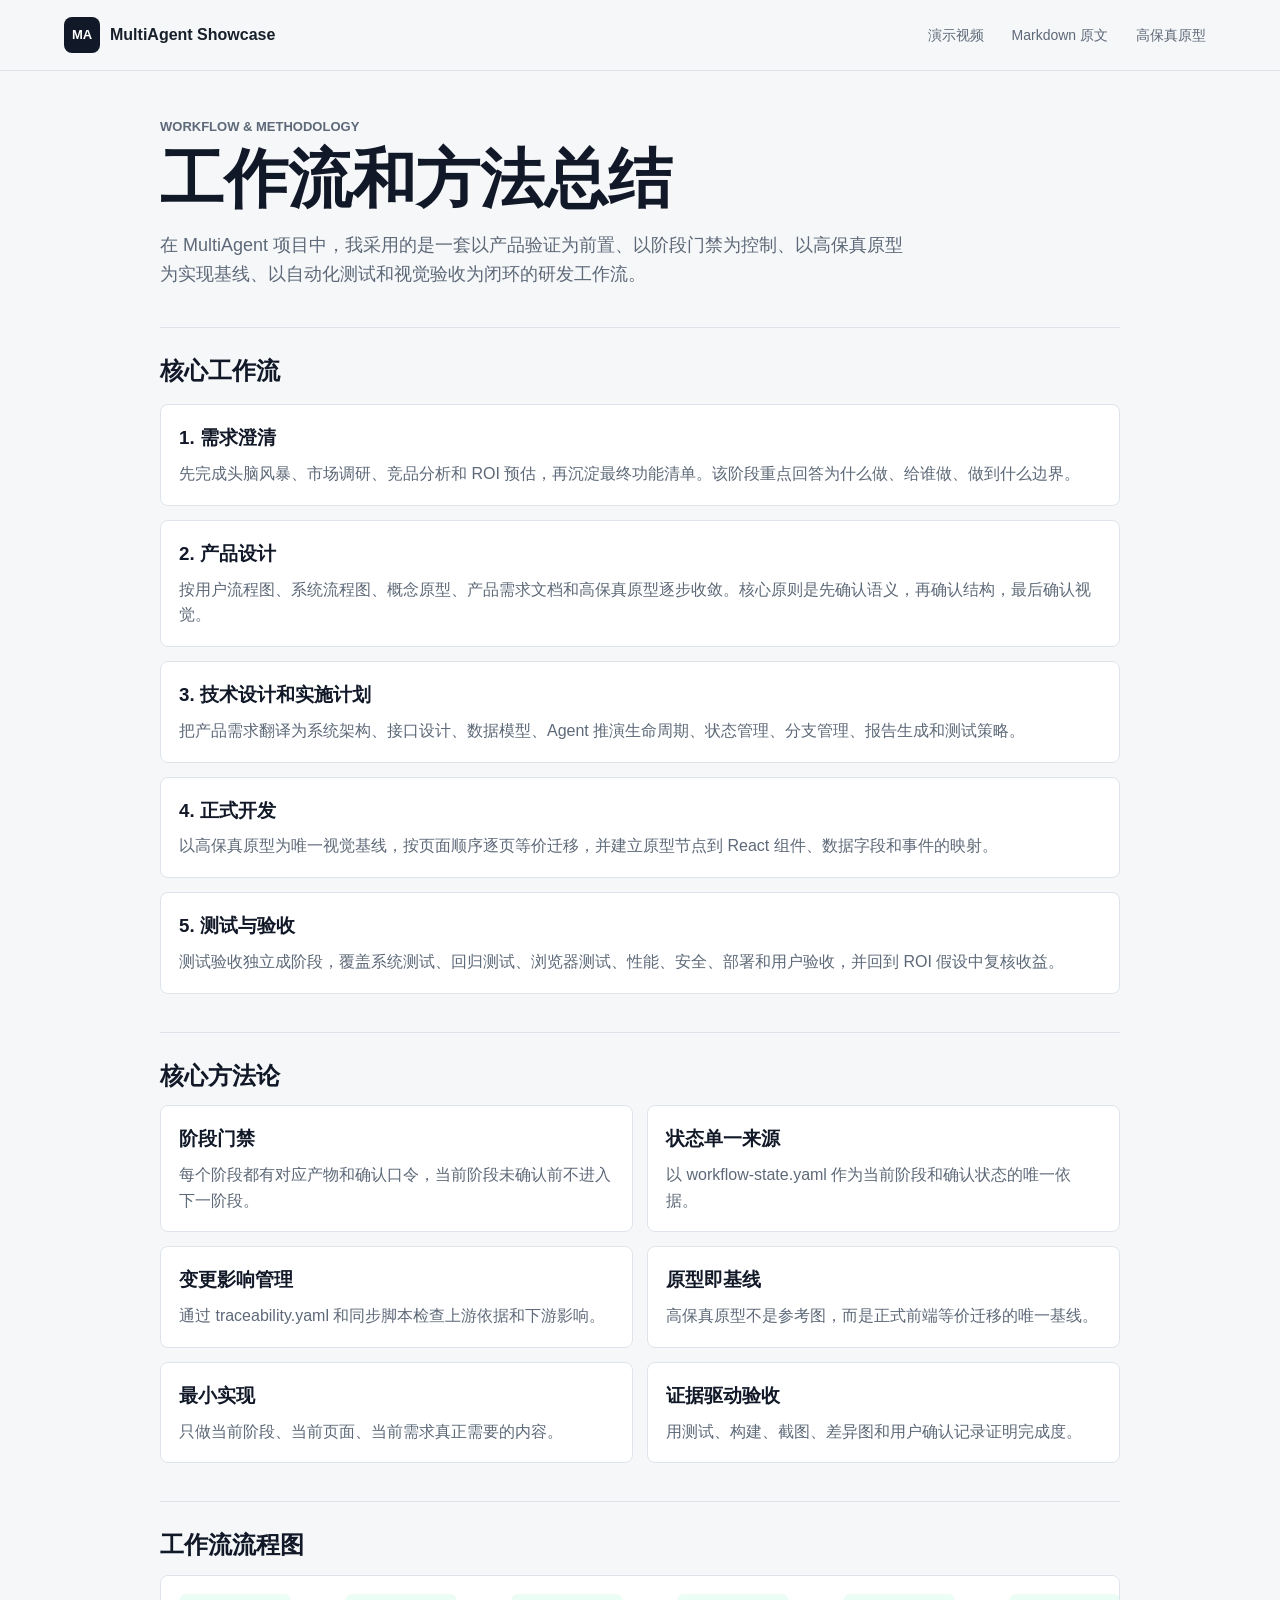
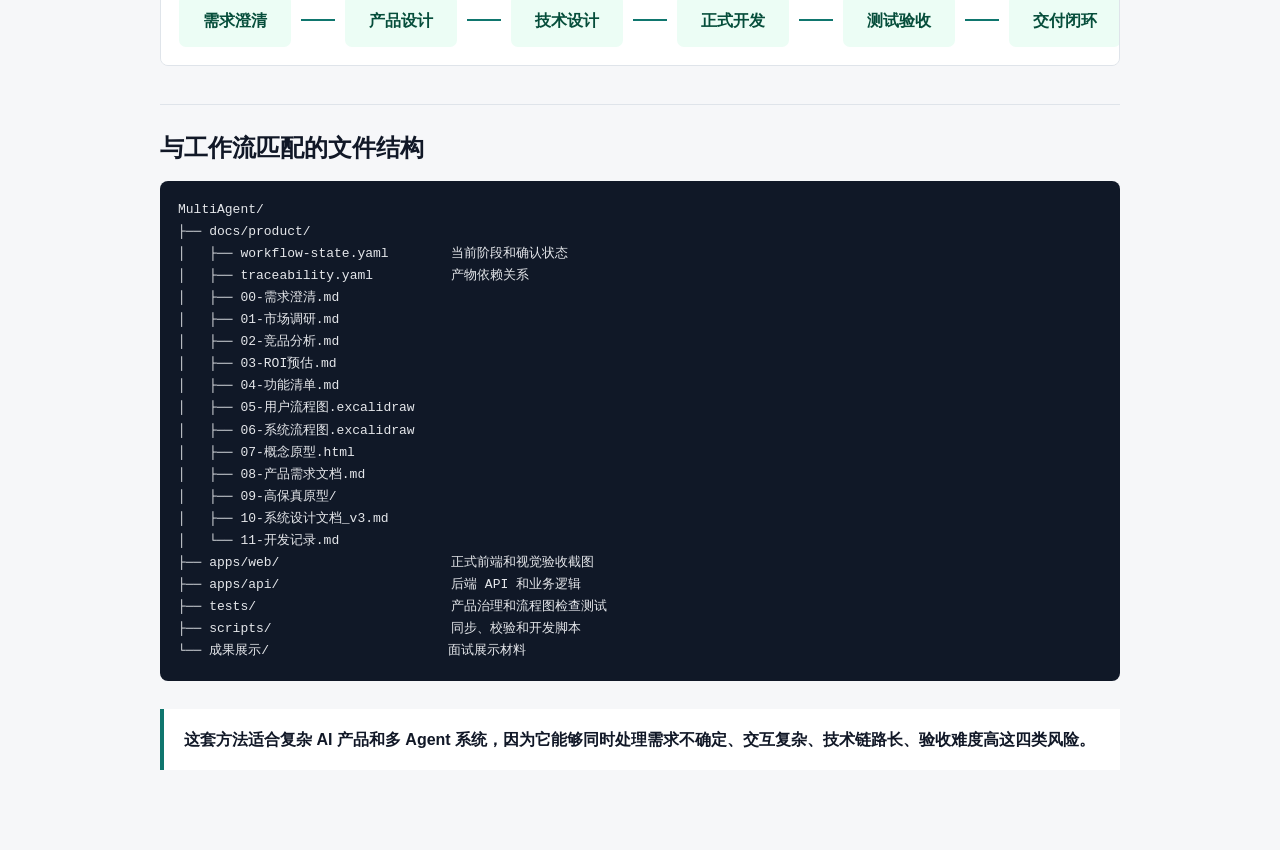
==== docs/workflow.html @ 10c0df7d "Publish MultiAgent showcase site" ====
<!doctype html>
<html lang="zh-CN">
  <head>
    <meta charset="utf-8" />
    <meta name="viewport" content="width=device-width, initial-scale=1" />
    <title>工作流和方法总结</title>
    <link rel="stylesheet" href="../assets/showcase.css" />
  </head>
  <body>
    <header class="site-header">
      <a class="brand" href="../index.html" aria-label="返回首页">
        <span class="brand-mark">MA</span>
        <span>MultiAgent Showcase</span>
      </a>
      <nav class="top-nav" aria-label="展示导航">
        <a href="../index.html#demo">演示视频</a>
        <a href="./工作流和方法总结.md">Markdown 原文</a>
        <a href="../prototype/index.html">高保真原型</a>
      </nav>
    </header>

    <main class="article-layout">
      <article class="article">
        <p class="eyebrow">Workflow & Methodology</p>
        <h1>工作流和方法总结</h1>
        <p class="lead">
          在 MultiAgent 项目中，我采用的是一套以产品验证为前置、以阶段门禁为控制、以高保真原型为实现基线、以自动化测试和视觉验收为闭环的研发工作流。
        </p>

        <h2>核心工作流</h2>
        <section class="method-block">
          <h3>1. 需求澄清</h3>
          <p>先完成头脑风暴、市场调研、竞品分析和 ROI 预估，再沉淀最终功能清单。该阶段重点回答为什么做、给谁做、做到什么边界。</p>
        </section>
        <section class="method-block">
          <h3>2. 产品设计</h3>
          <p>按用户流程图、系统流程图、概念原型、产品需求文档和高保真原型逐步收敛。核心原则是先确认语义，再确认结构，最后确认视觉。</p>
        </section>
        <section class="method-block">
          <h3>3. 技术设计和实施计划</h3>
          <p>把产品需求翻译为系统架构、接口设计、数据模型、Agent 推演生命周期、状态管理、分支管理、报告生成和测试策略。</p>
        </section>
        <section class="method-block">
          <h3>4. 正式开发</h3>
          <p>以高保真原型为唯一视觉基线，按页面顺序逐页等价迁移，并建立原型节点到 React 组件、数据字段和事件的映射。</p>
        </section>
        <section class="method-block">
          <h3>5. 测试与验收</h3>
          <p>测试验收独立成阶段，覆盖系统测试、回归测试、浏览器测试、性能、安全、部署和用户验收，并回到 ROI 假设中复核收益。</p>
        </section>

        <h2>核心方法论</h2>
        <div class="principles">
          <div>
            <h3>阶段门禁</h3>
            <p>每个阶段都有对应产物和确认口令，当前阶段未确认前不进入下一阶段。</p>
          </div>
          <div>
            <h3>状态单一来源</h3>
            <p>以 workflow-state.yaml 作为当前阶段和确认状态的唯一依据。</p>
          </div>
          <div>
            <h3>变更影响管理</h3>
            <p>通过 traceability.yaml 和同步脚本检查上游依据和下游影响。</p>
          </div>
          <div>
            <h3>原型即基线</h3>
            <p>高保真原型不是参考图，而是正式前端等价迁移的唯一基线。</p>
          </div>
          <div>
            <h3>最小实现</h3>
            <p>只做当前阶段、当前页面、当前需求真正需要的内容。</p>
          </div>
          <div>
            <h3>证据驱动验收</h3>
            <p>用测试、构建、截图、差异图和用户确认记录证明完成度。</p>
          </div>
        </div>

        <h2>工作流流程图</h2>
        <div class="flow-diagram" role="img" aria-label="MultiAgent 项目工作流流程图">
          <div>需求澄清</div>
          <span></span>
          <div>产品设计</div>
          <span></span>
          <div>技术设计</div>
          <span></span>
          <div>正式开发</div>
          <span></span>
          <div>测试验收</div>
          <span></span>
          <div>交付闭环</div>
        </div>

        <h2>与工作流匹配的文件结构</h2>
        <pre class="tree"><code>MultiAgent/
├── docs/product/
│   ├── workflow-state.yaml        当前阶段和确认状态
│   ├── traceability.yaml          产物依赖关系
│   ├── 00-需求澄清.md
│   ├── 01-市场调研.md
│   ├── 02-竞品分析.md
│   ├── 03-ROI预估.md
│   ├── 04-功能清单.md
│   ├── 05-用户流程图.excalidraw
│   ├── 06-系统流程图.excalidraw
│   ├── 07-概念原型.html
│   ├── 08-产品需求文档.md
│   ├── 09-高保真原型/
│   ├── 10-系统设计文档_v3.md
│   └── 11-开发记录.md
├── apps/web/                      正式前端和视觉验收截图
├── apps/api/                      后端 API 和业务逻辑
├── tests/                         产品治理和流程图检查测试
├── scripts/                       同步、校验和开发脚本
└── 成果展示/                       面试展示材料</code></pre>

        <blockquote>
          这套方法适合复杂 AI 产品和多 Agent 系统，因为它能够同时处理需求不确定、交互复杂、技术链路长、验收难度高这四类风险。
        </blockquote>
      </article>
    </main>
  </body>
</html>
---- assets/showcase.css ----
:root {
  color-scheme: light;
  --bg: #f6f7f9;
  --surface: #ffffff;
  --text: #17202a;
  --muted: #5d6978;
  --line: #dfe4ea;
  --accent: #0f766e;
  --accent-dark: #115e59;
  --ink: #111827;
}

* {
  box-sizing: border-box;
}

body {
  margin: 0;
  background: var(--bg);
  color: var(--text);
  font-family: -apple-system, BlinkMacSystemFont, "Segoe UI", "PingFang SC", "Hiragino Sans GB", "Microsoft YaHei", sans-serif;
  line-height: 1.6;
}

a {
  color: inherit;
  text-decoration: none;
}

.site-header {
  position: sticky;
  top: 0;
  z-index: 10;
  display: flex;
  align-items: center;
  justify-content: space-between;
  gap: 24px;
  padding: 16px clamp(20px, 5vw, 72px);
  background: rgba(246, 247, 249, 0.92);
  border-bottom: 1px solid var(--line);
  backdrop-filter: blur(14px);
}

.brand {
  display: inline-flex;
  align-items: center;
  gap: 10px;
  font-weight: 700;
}

.brand-mark {
  display: inline-grid;
  width: 36px;
  height: 36px;
  place-items: center;
  border-radius: 8px;
  background: var(--ink);
  color: #ffffff;
  font-size: 13px;
  letter-spacing: 0;
}

.top-nav {
  display: flex;
  flex-wrap: wrap;
  gap: 8px;
  color: var(--muted);
  font-size: 14px;
}

.top-nav a {
  padding: 8px 10px;
  border-radius: 6px;
}

.top-nav a:hover {
  background: #e8edf2;
  color: var(--text);
}

main {
  width: min(1180px, calc(100% - 40px));
  margin: 0 auto;
}

.hero {
  display: grid;
  grid-template-columns: minmax(0, 1.55fr) minmax(280px, 0.85fr);
  gap: 28px;
  min-height: 520px;
  align-items: center;
  padding: 56px 0 42px;
}

.hero-copy h1,
.article h1 {
  margin: 8px 0 18px;
  color: var(--ink);
  font-size: clamp(40px, 6vw, 76px);
  line-height: 1.05;
  letter-spacing: 0;
}

.lead {
  max-width: 760px;
  margin: 0;
  color: var(--muted);
  font-size: 18px;
}

.eyebrow {
  margin: 0 0 10px;
  color: var(--accent-dark);
  font-size: 13px;
  font-weight: 700;
  letter-spacing: 0;
  text-transform: uppercase;
}

.hero-actions {
  display: flex;
  flex-wrap: wrap;
  gap: 12px;
  margin-top: 28px;
}

.primary-action,
.secondary-action,
.download-link {
  display: inline-flex;
  align-items: center;
  justify-content: center;
  min-height: 44px;
  padding: 0 18px;
  border-radius: 7px;
  font-weight: 700;
}

.primary-action {
  background: var(--accent);
  color: #ffffff;
}

.secondary-action,
.download-link {
  border: 1px solid var(--line);
  background: #ffffff;
  color: var(--text);
}

.hero-panel,
.feature-card,
.content-section,
.method-block,
.principles > div {
  border: 1px solid var(--line);
  border-radius: 8px;
  background: var(--surface);
}

.hero-panel {
  padding: 24px;
}

.hero-panel dl,
.hero-panel dd {
  margin: 0;
}

.hero-panel div + div {
  margin-top: 18px;
  padding-top: 18px;
  border-top: 1px solid var(--line);
}

.hero-panel dt {
  color: var(--muted);
  font-size: 13px;
}

.hero-panel dd {
  margin-top: 6px;
  color: var(--ink);
  font-weight: 700;
}

.section-grid {
  display: grid;
  grid-template-columns: repeat(3, minmax(0, 1fr));
  gap: 16px;
  margin-bottom: 24px;
}

.feature-card {
  min-height: 210px;
  padding: 24px;
}

.feature-card:hover {
  border-color: var(--accent);
}

.card-index {
  color: var(--accent-dark);
  font-weight: 800;
}

.feature-card h2,
.section-heading h2,
.article h2 {
  margin: 10px 0 10px;
  color: var(--ink);
  letter-spacing: 0;
}

.feature-card p,
.timeline p,
.article p,
.principles p {
  margin: 0;
  color: var(--muted);
}

.content-section {
  margin: 24px 0;
  padding: 28px;
}

.section-heading {
  margin-bottom: 20px;
}

.timeline {
  display: grid;
  grid-template-columns: repeat(5, minmax(0, 1fr));
  gap: 14px;
}

.timeline article {
  padding: 14px;
  border-left: 3px solid var(--accent);
  background: #f8fafc;
}

.timeline span {
  display: inline-grid;
  width: 28px;
  height: 28px;
  place-items: center;
  border-radius: 999px;
  background: var(--accent);
  color: #ffffff;
  font-size: 13px;
  font-weight: 800;
}

.timeline h3 {
  margin: 12px 0 6px;
  color: var(--ink);
  font-size: 16px;
}

.video-shell video {
  display: block;
  width: 100%;
  max-height: 620px;
  border-radius: 8px;
  background: #111827;
}

.download-link {
  margin-top: 14px;
}

.page-links {
  display: grid;
  grid-template-columns: repeat(4, minmax(0, 1fr));
  gap: 10px;
}

.page-links a {
  padding: 14px;
  border: 1px solid var(--line);
  border-radius: 7px;
  background: #f8fafc;
  color: var(--ink);
  font-weight: 700;
}

.site-footer {
  display: flex;
  justify-content: space-between;
  gap: 16px;
  padding: 28px clamp(20px, 5vw, 72px);
  border-top: 1px solid var(--line);
  color: var(--muted);
  font-size: 14px;
}

.article-layout {
  width: min(960px, calc(100% - 40px));
}

.article {
  padding: 46px 0 80px;
}

.article h1 {
  font-size: clamp(38px, 5vw, 64px);
}

.article h2 {
  margin-top: 38px;
  padding-top: 24px;
  border-top: 1px solid var(--line);
}

.method-block {
  margin: 14px 0;
  padding: 18px;
}

.method-block h3,
.principles h3 {
  margin: 0 0 8px;
  color: var(--ink);
}

.principles {
  display: grid;
  grid-template-columns: repeat(2, minmax(0, 1fr));
  gap: 14px;
}

.principles > div {
  padding: 18px;
}

.flow-diagram {
  display: grid;
  grid-template-columns: repeat(11, auto);
  align-items: center;
  gap: 10px;
  overflow-x: auto;
  padding: 18px;
  border: 1px solid var(--line);
  border-radius: 8px;
  background: #ffffff;
}

.flow-diagram div {
  min-width: 112px;
  padding: 14px;
  border-radius: 7px;
  background: #ecfdf5;
  color: #064e3b;
  text-align: center;
  font-weight: 800;
}

.flow-diagram span {
  width: 34px;
  height: 2px;
  background: var(--accent);
}

.tree {
  overflow-x: auto;
  padding: 18px;
  border-radius: 8px;
  background: #101827;
  color: #e5e7eb;
  line-height: 1.7;
}

blockquote {
  margin: 28px 0 0;
  padding: 18px 20px;
  border-left: 4px solid var(--accent);
  background: #ffffff;
  color: var(--ink);
  font-weight: 700;
}

@media (max-width: 860px) {
  .site-header,
  .site-footer {
    align-items: flex-start;
    flex-direction: column;
  }

  .hero,
  .section-grid,
  .timeline,
  .principles,
  .page-links {
    grid-template-columns: 1fr;
  }

  .hero {
    min-height: auto;
    padding-top: 34px;
  }

  .hero-copy h1,
  .article h1 {
    font-size: 42px;
  }
}
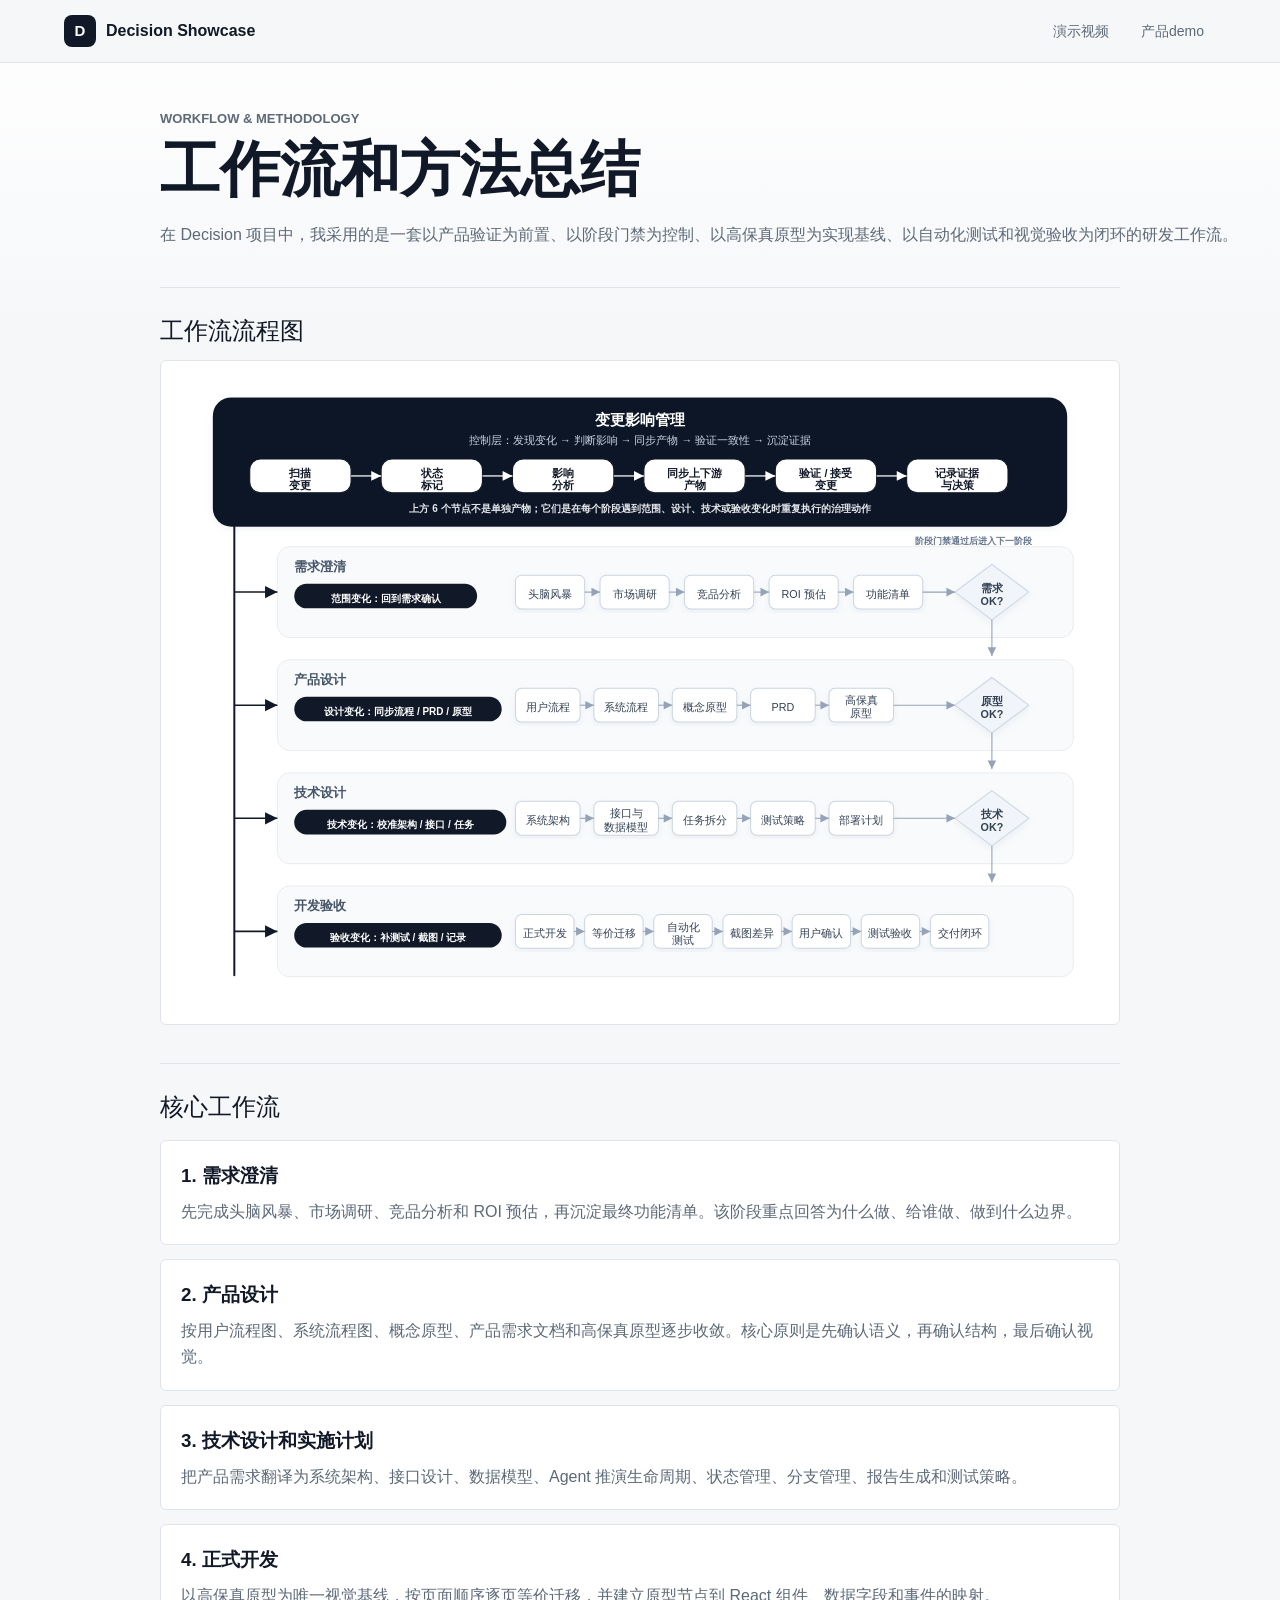
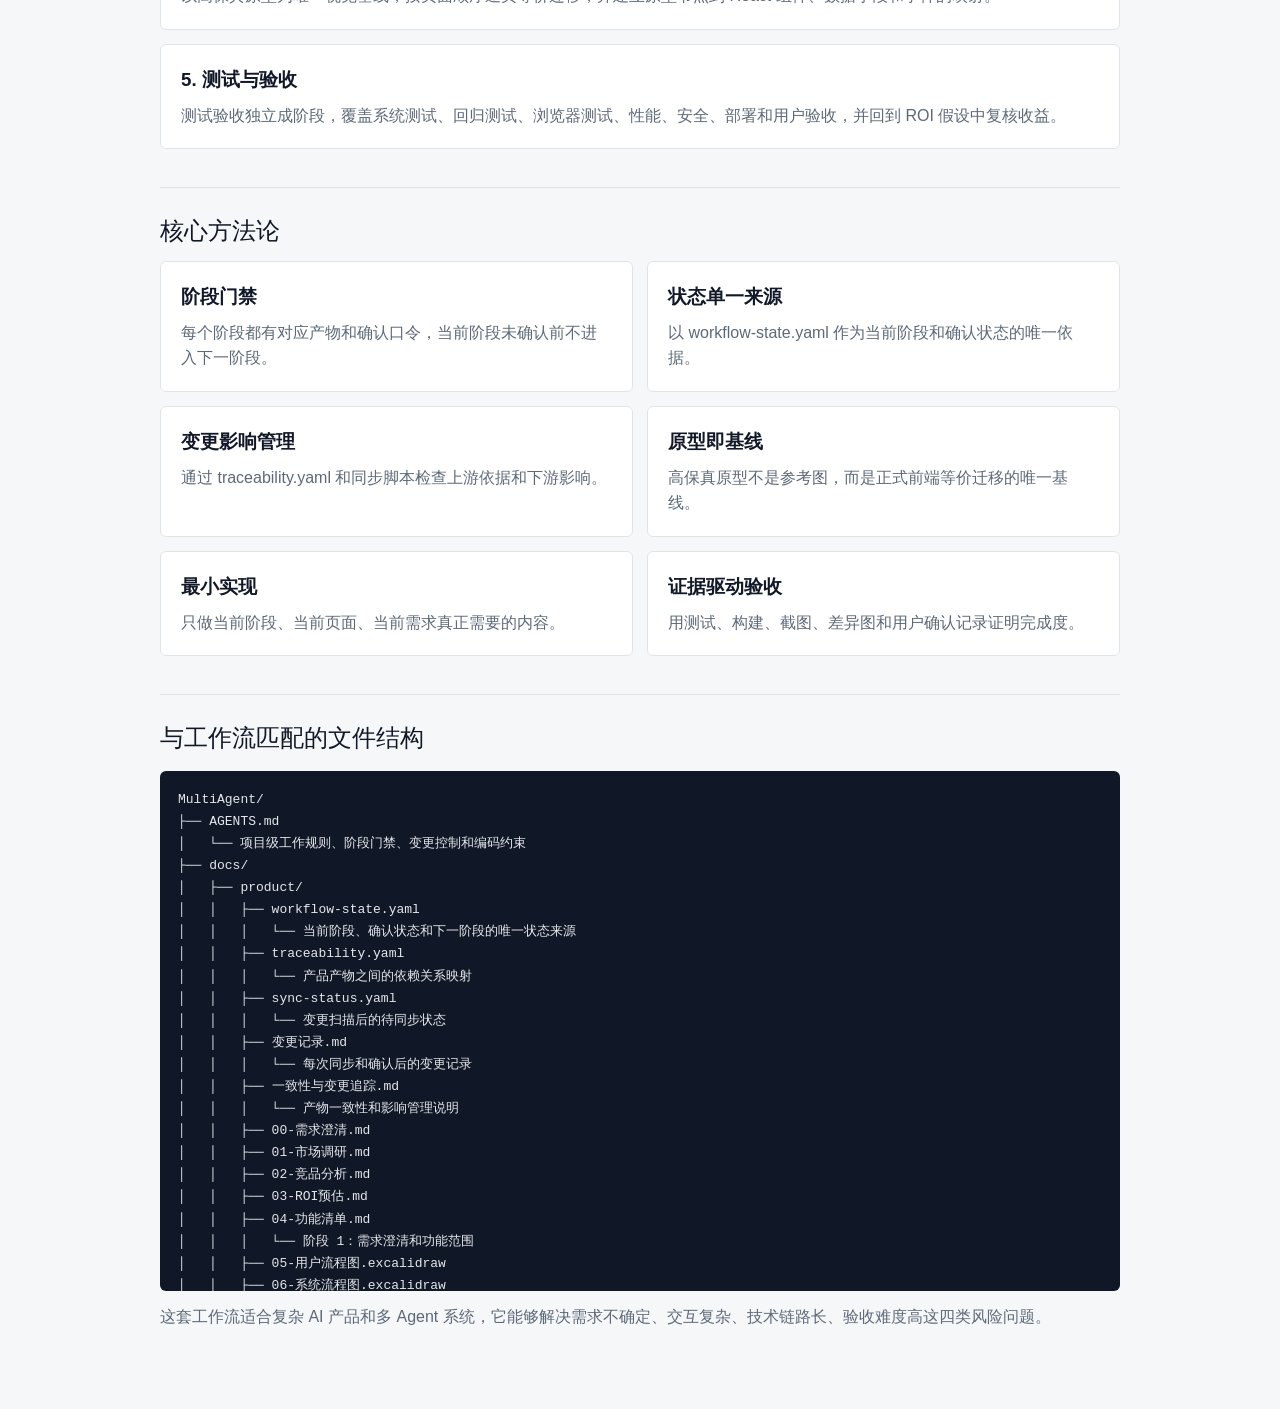
==== commit 4e2c1afe: "Update showcase workflow presentation" ====
--- a/docs/workflow.html
+++ b/docs/workflow.html
@@ -9,13 +9,12 @@
   <body>
     <header class="site-header">
       <a class="brand" href="../index.html" aria-label="返回首页">
-        <span class="brand-mark">MA</span>
-        <span>MultiAgent Showcase</span>
+        <span class="brand-mark">D</span>
+        <span>Decision Showcase</span>
       </a>
       <nav class="top-nav" aria-label="展示导航">
         <a href="../index.html#demo">演示视频</a>
-        <a href="./工作流和方法总结.md">Markdown 原文</a>
-        <a href="../prototype/index.html">高保真原型</a>
+        <a href="../prototype/index.html">产品demo</a>
       </nav>
     </header>
 
@@ -24,8 +23,13 @@
         <p class="eyebrow">Workflow & Methodology</p>
         <h1>工作流和方法总结</h1>
         <p class="lead">
-          在 MultiAgent 项目中，我采用的是一套以产品验证为前置、以阶段门禁为控制、以高保真原型为实现基线、以自动化测试和视觉验收为闭环的研发工作流。
+          在 Decision 项目中，我采用的是一套以产品验证为前置、以阶段门禁为控制、以高保真原型为实现基线、以自动化测试和视觉验收为闭环的研发工作流。
         </p>
+
+        <h2>工作流流程图</h2>
+        <button class="flowchart-open" type="button" aria-label="打开工作流流程图大图">
+          <img class="flowchart-image" src="../assets/workflow-flowchart.svg" alt="Decision 项目核心工作流流程图" />
+        </button>
 
         <h2>核心工作流</h2>
         <section class="method-block">
@@ -77,48 +81,129 @@
           </div>
         </div>
 
-        <h2>工作流流程图</h2>
-        <div class="flow-diagram" role="img" aria-label="MultiAgent 项目工作流流程图">
-          <div>需求澄清</div>
-          <span></span>
-          <div>产品设计</div>
-          <span></span>
-          <div>技术设计</div>
-          <span></span>
-          <div>正式开发</div>
-          <span></span>
-          <div>测试验收</div>
-          <span></span>
-          <div>交付闭环</div>
-        </div>
-
         <h2>与工作流匹配的文件结构</h2>
         <pre class="tree"><code>MultiAgent/
-├── docs/product/
-│   ├── workflow-state.yaml        当前阶段和确认状态
-│   ├── traceability.yaml          产物依赖关系
-│   ├── 00-需求澄清.md
-│   ├── 01-市场调研.md
-│   ├── 02-竞品分析.md
-│   ├── 03-ROI预估.md
-│   ├── 04-功能清单.md
-│   ├── 05-用户流程图.excalidraw
-│   ├── 06-系统流程图.excalidraw
-│   ├── 07-概念原型.html
-│   ├── 08-产品需求文档.md
-│   ├── 09-高保真原型/
-│   ├── 10-系统设计文档_v3.md
-│   └── 11-开发记录.md
-├── apps/web/                      正式前端和视觉验收截图
-├── apps/api/                      后端 API 和业务逻辑
-├── tests/                         产品治理和流程图检查测试
-├── scripts/                       同步、校验和开发脚本
-└── 成果展示/                       面试展示材料</code></pre>
-
-        <blockquote>
-          这套方法适合复杂 AI 产品和多 Agent 系统，因为它能够同时处理需求不确定、交互复杂、技术链路长、验收难度高这四类风险。
-        </blockquote>
+├── AGENTS.md
+│   └── 项目级工作规则、阶段门禁、变更控制和编码约束
+├── docs/
+│   ├── product/
+│   │   ├── workflow-state.yaml
+│   │   │   └── 当前阶段、确认状态和下一阶段的唯一状态来源
+│   │   ├── traceability.yaml
+│   │   │   └── 产品产物之间的依赖关系映射
+│   │   ├── sync-status.yaml
+│   │   │   └── 变更扫描后的待同步状态
+│   │   ├── 变更记录.md
+│   │   │   └── 每次同步和确认后的变更记录
+│   │   ├── 一致性与变更追踪.md
+│   │   │   └── 产物一致性和影响管理说明
+│   │   ├── 00-需求澄清.md
+│   │   ├── 01-市场调研.md
+│   │   ├── 02-竞品分析.md
+│   │   ├── 03-ROI预估.md
+│   │   ├── 04-功能清单.md
+│   │   │   └── 阶段 1：需求澄清和功能范围
+│   │   ├── 05-用户流程图.excalidraw
+│   │   ├── 06-系统流程图.excalidraw
+│   │   ├── 07-概念原型.html
+│   │   ├── 08-产品需求文档.md
+│   │   ├── 09-高保真原型/
+│   │   │   ├── login.html
+│   │   │   ├── home.html
+│   │   │   ├── config.html
+│   │   │   ├── research.html
+│   │   │   ├── workspace.html
+│   │   │   ├── report.html
+│   │   │   ├── knowledge.html
+│   │   │   ├── src/
+│   │   │   ├── verification/
+│   │   │   ├── baseline-manifest.json
+│   │   │   └── updatelog.md
+│   │   │       └── 阶段 2：从流程、PRD 到高保真原型的正式设计产物
+│   │   ├── 10-系统设计文档_v3.md
+│   │   │   └── 阶段 3：技术架构、接口、数据模型和实施计划
+│   │   └── 11-开发记录.md
+│   │       └── 阶段 4：逐页开发、映射关系、测试结果和验收记录
+│   └── superpowers/
+│       └── plans/
+│           └── 实施计划和阶段性开发计划
+├── scripts/
+│   ├── product-sync.mjs
+│   ├── product-sync-state.mjs
+│   ├── excalidraw-user-flow.mjs
+│   └── install-product-sync-watcher.sh
+│       └── 产品同步、状态扫描、流程图检查和监听器脚本
+├── tests/
+│   ├── product-sync-state.test.mjs
+│   └── excalidraw-user-flow.test.mjs
+│       └── 产品治理脚本和流程图规范的自动化测试
+├── apps/
+│   ├── web/
+│   │   ├── src/
+│   │   └── verification/
+│   │       └── 正式前端代码、页面测试、原型截图、实现截图和差异图
+│   └── api/
+│       ├── app/
+│       └── tests/
+│           └── 后端 API、状态管理、推演逻辑和后端测试
+├── data/
+│   └── 运行数据和项目数据
+├── config/
+│   └── 项目配置
+└── 成果展示/
+    ├── demo录屏.mov
+    └── 工作流和方法总结.md
+        └── 展示材料，集中呈现工作流、方法论、流程图和文件结构</code></pre>
+
+        <p class="closing-note">
+          这套工作流适合复杂 AI 产品和多 Agent 系统，它能够解决需求不确定、交互复杂、技术链路长、验收难度高这四类风险问题。
+        </p>
       </article>
     </main>
+    <div class="flowchart-modal" hidden>
+      <div class="flowchart-modal-bar">
+        <button type="button" data-zoom-out>缩小</button>
+        <button type="button" data-zoom-in>放大</button>
+        <button type="button" data-close>关闭</button>
+      </div>
+      <div class="flowchart-modal-stage">
+        <img class="flowchart-modal-image" src="../assets/workflow-flowchart.svg" alt="Decision 项目核心工作流流程图大图" />
+      </div>
+    </div>
+    <script>
+      const modal = document.querySelector(".flowchart-modal");
+      const modalImage = document.querySelector(".flowchart-modal-image");
+      const modalStage = document.querySelector(".flowchart-modal-stage");
+      let flowchartScale = 1;
+
+      function setFlowchartScale(nextScale) {
+        flowchartScale = Math.min(2.2, Math.max(0.5, nextScale));
+        modalImage.style.transform = `scale(${flowchartScale})`;
+      }
+
+      document.querySelector(".flowchart-open").addEventListener("click", () => {
+        modal.hidden = false;
+        setFlowchartScale(1);
+        modalStage.scrollTo({ left: 0, top: 0 });
+      });
+
+      modal.querySelector("[data-close]").addEventListener("click", () => {
+        modal.hidden = true;
+      });
+
+      modal.querySelector("[data-zoom-in]").addEventListener("click", () => {
+        setFlowchartScale(flowchartScale + 0.25);
+      });
+
+      modal.querySelector("[data-zoom-out]").addEventListener("click", () => {
+        setFlowchartScale(flowchartScale - 0.25);
+      });
+
+      modal.addEventListener("click", (event) => {
+        if (event.target === modal) {
+          modal.hidden = true;
+        }
+      });
+    </script>
   </body>
 </html>
--- a/assets/showcase.css
+++ b/assets/showcase.css
@@ -2,12 +2,17 @@
   color-scheme: light;
   --bg: #f6f7f9;
   --surface: #ffffff;
+  --surface-soft: #f8fafc;
   --text: #17202a;
   --muted: #5d6978;
+  --subtle: #6f7a89;
   --line: #dfe4ea;
-  --accent: #0f766e;
-  --accent-dark: #115e59;
+  --line-strong: #cbd3dc;
+  --accent: #2563eb;
+  --accent-soft: #dbeafe;
+  --accent-ink: #1d4ed8;
   --ink: #111827;
+  --shadow: 0 18px 48px rgba(15, 23, 42, 0.08);
 }
 
 * {
@@ -16,7 +21,9 @@
 
 body {
   margin: 0;
-  background: var(--bg);
+  background:
+    linear-gradient(180deg, #ffffff 0%, var(--bg) 340px),
+    var(--bg);
   color: var(--text);
   font-family: -apple-system, BlinkMacSystemFont, "Segoe UI", "PingFang SC", "Hiragino Sans GB", "Microsoft YaHei", sans-serif;
   line-height: 1.6;
@@ -35,7 +42,7 @@
   align-items: center;
   justify-content: space-between;
   gap: 24px;
-  padding: 16px clamp(20px, 5vw, 72px);
+  padding: 12px clamp(20px, 5vw, 72px);
   background: rgba(246, 247, 249, 0.92);
   border-bottom: 1px solid var(--line);
   backdrop-filter: blur(14px);
@@ -45,18 +52,20 @@
   display: inline-flex;
   align-items: center;
   gap: 10px;
-  font-weight: 700;
+  color: var(--ink);
+  font-weight: 760;
 }
 
 .brand-mark {
   display: inline-grid;
-  width: 36px;
-  height: 36px;
+  width: 32px;
+  height: 32px;
   place-items: center;
   border-radius: 8px;
   background: var(--ink);
   color: #ffffff;
-  font-size: 13px;
+  font-size: 15px;
+  font-weight: 800;
   letter-spacing: 0;
 }
 
@@ -69,13 +78,13 @@
 }
 
 .top-nav a {
-  padding: 8px 10px;
+  padding: 8px 12px;
   border-radius: 6px;
 }
 
 .top-nav a:hover {
-  background: #e8edf2;
-  color: var(--text);
+  background: #eeeeee;
+  color: var(--ink);
 }
 
 main {
@@ -85,124 +94,159 @@
 
 .hero {
   display: grid;
-  grid-template-columns: minmax(0, 1.55fr) minmax(280px, 0.85fr);
+  grid-template-columns: minmax(0, 1fr);
   gap: 28px;
-  min-height: 520px;
-  align-items: center;
-  padding: 56px 0 42px;
+  min-height: 0;
+  align-items: start;
+  padding: 50px 0 44px;
 }
 
 .hero-copy h1,
 .article h1 {
   margin: 8px 0 18px;
   color: var(--ink);
-  font-size: clamp(40px, 6vw, 76px);
-  line-height: 1.05;
+  font-size: clamp(36px, 5.1vw, 66px);
+  font-weight: 600;
+  line-height: 1.08;
   letter-spacing: 0;
 }
 
+.hero-copy h1 span {
+  display: block;
+  font: inherit;
+  color: inherit;
+}
+
 .lead {
-  max-width: 760px;
+  width: 100%;
+  max-width: none;
   margin: 0;
   color: var(--muted);
-  font-size: 18px;
+  font-size: 16px;
+  line-height: 1.75;
+  white-space: nowrap;
 }
 
 .eyebrow {
   margin: 0 0 10px;
-  color: var(--accent-dark);
+  color: var(--subtle);
   font-size: 13px;
   font-weight: 700;
   letter-spacing: 0;
   text-transform: uppercase;
 }
 
-.hero-actions {
-  display: flex;
-  flex-wrap: wrap;
+.hero-meta {
+  display: grid;
+  grid-template-columns: repeat(3, minmax(0, 1fr));
   gap: 12px;
-  margin-top: 28px;
+  width: 100%;
+  margin: 26px 0 0;
+}
+
+.hero-meta,
+.hero-meta dd {
+  margin-block-end: 0;
+}
+
+.hero-meta div {
+  display: grid;
+  justify-content: start;
+  justify-items: center;
+  padding: 14px 18px;
+  border: 1px solid #e5e7eb;
+  border-radius: 6px;
+  background: #f8fafc;
+}
+
+.hero-meta div:nth-child(2) {
+  justify-content: center;
+}
+
+.hero-meta div:nth-child(3) {
+  justify-content: end;
+}
+
+.hero-meta dt {
+  margin-bottom: 6px;
+  color: var(--subtle);
+  font-size: 13px;
+  text-align: center;
+}
+
+.hero-meta dd {
+  margin-inline-start: 0;
+  color: var(--ink);
+  font-weight: 400;
+  line-height: 1.5;
+  width: max-content;
+  max-width: 100%;
 }
 
 .primary-action,
-.secondary-action,
-.download-link {
+.secondary-action {
   display: inline-flex;
   align-items: center;
   justify-content: center;
-  min-height: 44px;
-  padding: 0 18px;
-  border-radius: 7px;
-  font-weight: 700;
+  min-height: 46px;
+  padding: 0 20px;
+  border-radius: 4px;
+  font-weight: 400;
 }
 
 .primary-action {
   background: var(--accent);
   color: #ffffff;
-}
-
-.secondary-action,
-.download-link {
+  border: 1px solid var(--accent);
+}
+
+.secondary-action {
   border: 1px solid var(--line);
   background: #ffffff;
   color: var(--text);
 }
 
-.hero-panel,
+.primary-action:hover {
+  background: #1d4ed8;
+  border-color: #1d4ed8;
+}
+
+.secondary-action:hover {
+  border-color: var(--ink);
+  color: var(--ink);
+}
+
 .feature-card,
 .content-section,
 .method-block,
 .principles > div {
   border: 1px solid var(--line);
-  border-radius: 8px;
+  border-radius: 6px;
   background: var(--surface);
-}
-
-.hero-panel {
-  padding: 24px;
-}
-
-.hero-panel dl,
-.hero-panel dd {
-  margin: 0;
-}
-
-.hero-panel div + div {
-  margin-top: 18px;
-  padding-top: 18px;
-  border-top: 1px solid var(--line);
-}
-
-.hero-panel dt {
-  color: var(--muted);
-  font-size: 13px;
-}
-
-.hero-panel dd {
-  margin-top: 6px;
-  color: var(--ink);
-  font-weight: 700;
 }
 
 .section-grid {
   display: grid;
   grid-template-columns: repeat(3, minmax(0, 1fr));
   gap: 16px;
-  margin-bottom: 24px;
+  margin-bottom: 30px;
 }
 
 .feature-card {
-  min-height: 210px;
-  padding: 24px;
+  min-height: 222px;
+  padding: 28px;
+  transition: border-color 160ms ease, transform 160ms ease, box-shadow 160ms ease;
 }
 
 .feature-card:hover {
-  border-color: var(--accent);
+  border-color: var(--ink);
+  box-shadow: 0 14px 34px rgba(0, 0, 0, 0.07);
+  transform: translateY(-2px);
 }
 
 .card-index {
-  color: var(--accent-dark);
-  font-weight: 800;
+  color: var(--accent-ink);
+  font-weight: 600;
 }
 
 .feature-card h2,
@@ -211,6 +255,7 @@
   margin: 10px 0 10px;
   color: var(--ink);
   letter-spacing: 0;
+  font-weight: 400;
 }
 
 .feature-card p,
@@ -222,14 +267,27 @@
 }
 
 .content-section {
-  margin: 24px 0;
-  padding: 28px;
+  margin: 30px 0;
+  padding: 32px;
 }
 
 .section-heading {
   margin-bottom: 20px;
 }
 
+.title-link {
+  margin-left: 10px;
+  color: var(--accent);
+  font-size: 16px;
+  font-weight: 400;
+  vertical-align: middle;
+  white-space: nowrap;
+}
+
+.title-link:hover {
+  color: var(--accent-ink);
+}
+
 .timeline {
   display: grid;
   grid-template-columns: repeat(5, minmax(0, 1fr));
@@ -237,9 +295,9 @@
 }
 
 .timeline article {
-  padding: 14px;
+  padding: 16px;
   border-left: 3px solid var(--accent);
-  background: #f8fafc;
+  background: var(--surface-soft);
 }
 
 .timeline span {
@@ -264,12 +322,9 @@
   display: block;
   width: 100%;
   max-height: 620px;
-  border-radius: 8px;
-  background: #111827;
-}
-
-.download-link {
-  margin-top: 14px;
+  border: 1px solid var(--line);
+  border-radius: 6px;
+  background: #111111;
 }
 
 .page-links {
@@ -281,10 +336,15 @@
 .page-links a {
   padding: 14px;
   border: 1px solid var(--line);
-  border-radius: 7px;
-  background: #f8fafc;
-  color: var(--ink);
-  font-weight: 700;
+  border-radius: 4px;
+  background: var(--surface-soft);
+  color: var(--ink);
+  font-weight: 400;
+}
+
+.page-links a:hover {
+  border-color: var(--accent);
+  background: #ffffff;
 }
 
 .site-footer {
@@ -306,7 +366,8 @@
 }
 
 .article h1 {
-  font-size: clamp(38px, 5vw, 64px);
+  font-size: clamp(36px, 4.8vw, 60px);
+  font-weight: 600;
 }
 
 .article h2 {
@@ -317,7 +378,7 @@
 
 .method-block {
   margin: 14px 0;
-  padding: 18px;
+  padding: 20px;
 }
 
 .method-block h3,
@@ -333,53 +394,92 @@
 }
 
 .principles > div {
-  padding: 18px;
-}
-
-.flow-diagram {
-  display: grid;
-  grid-template-columns: repeat(11, auto);
-  align-items: center;
-  gap: 10px;
-  overflow-x: auto;
+  padding: 20px;
+}
+
+.flowchart-open {
+  display: block;
+  width: 100%;
   padding: 18px;
   border: 1px solid var(--line);
-  border-radius: 8px;
+  border-radius: 6px;
   background: #ffffff;
-}
-
-.flow-diagram div {
-  min-width: 112px;
-  padding: 14px;
-  border-radius: 7px;
-  background: #ecfdf5;
-  color: #064e3b;
-  text-align: center;
-  font-weight: 800;
-}
-
-.flow-diagram span {
-  width: 34px;
-  height: 2px;
-  background: var(--accent);
+  cursor: zoom-in;
+}
+
+.flowchart-open:hover {
+  border-color: var(--accent);
+}
+
+.flowchart-image {
+  display: block;
+  width: 100%;
+  height: auto;
+  margin: 0;
+  user-select: none;
+}
+
+.flowchart-modal[hidden] {
+  display: none;
+}
+
+.flowchart-modal {
+  position: fixed;
+  inset: 0;
+  z-index: 50;
+  display: grid;
+  grid-template-rows: auto 1fr;
+  gap: 12px;
+  padding: 20px;
+  background: rgba(17, 24, 39, 0.82);
+}
+
+.flowchart-modal-bar {
+  display: flex;
+  justify-content: flex-end;
+  gap: 8px;
+}
+
+.flowchart-modal-bar button {
+  min-height: 38px;
+  padding: 0 14px;
+  border: 1px solid rgba(255, 255, 255, 0.28);
+  border-radius: 4px;
+  background: #ffffff;
+  color: var(--ink);
+  font: inherit;
+  cursor: pointer;
+}
+
+.flowchart-modal-stage {
+  overflow: auto;
+  padding: 24px;
+  border-radius: 6px;
+  background: #ffffff;
+}
+
+.flowchart-modal-image {
+  display: block;
+  width: min(1600px, calc(100vw - 88px));
+  max-width: none;
+  height: auto;
+  margin: 0;
+  transform-origin: top left;
 }
 
 .tree {
-  overflow-x: auto;
+  max-height: 520px;
+  overflow: auto;
   padding: 18px;
-  border-radius: 8px;
+  border-radius: 6px;
   background: #101827;
   color: #e5e7eb;
   line-height: 1.7;
 }
 
-blockquote {
+.closing-note {
   margin: 28px 0 0;
-  padding: 18px 20px;
-  border-left: 4px solid var(--accent);
-  background: #ffffff;
-  color: var(--ink);
-  font-weight: 700;
+  color: var(--muted);
 }
 
 @media (max-width: 860px) {
@@ -393,7 +493,8 @@
   .section-grid,
   .timeline,
   .principles,
-  .page-links {
+  .page-links,
+  .hero-meta {
     grid-template-columns: 1fr;
   }
 
@@ -406,4 +507,15 @@
   .article h1 {
     font-size: 42px;
   }
-}
+
+  .hero-meta div,
+  .hero-meta div:nth-child(2),
+  .hero-meta div:nth-child(3) {
+    justify-content: start;
+    justify-items: start;
+  }
+
+  .lead {
+    white-space: normal;
+  }
+}
